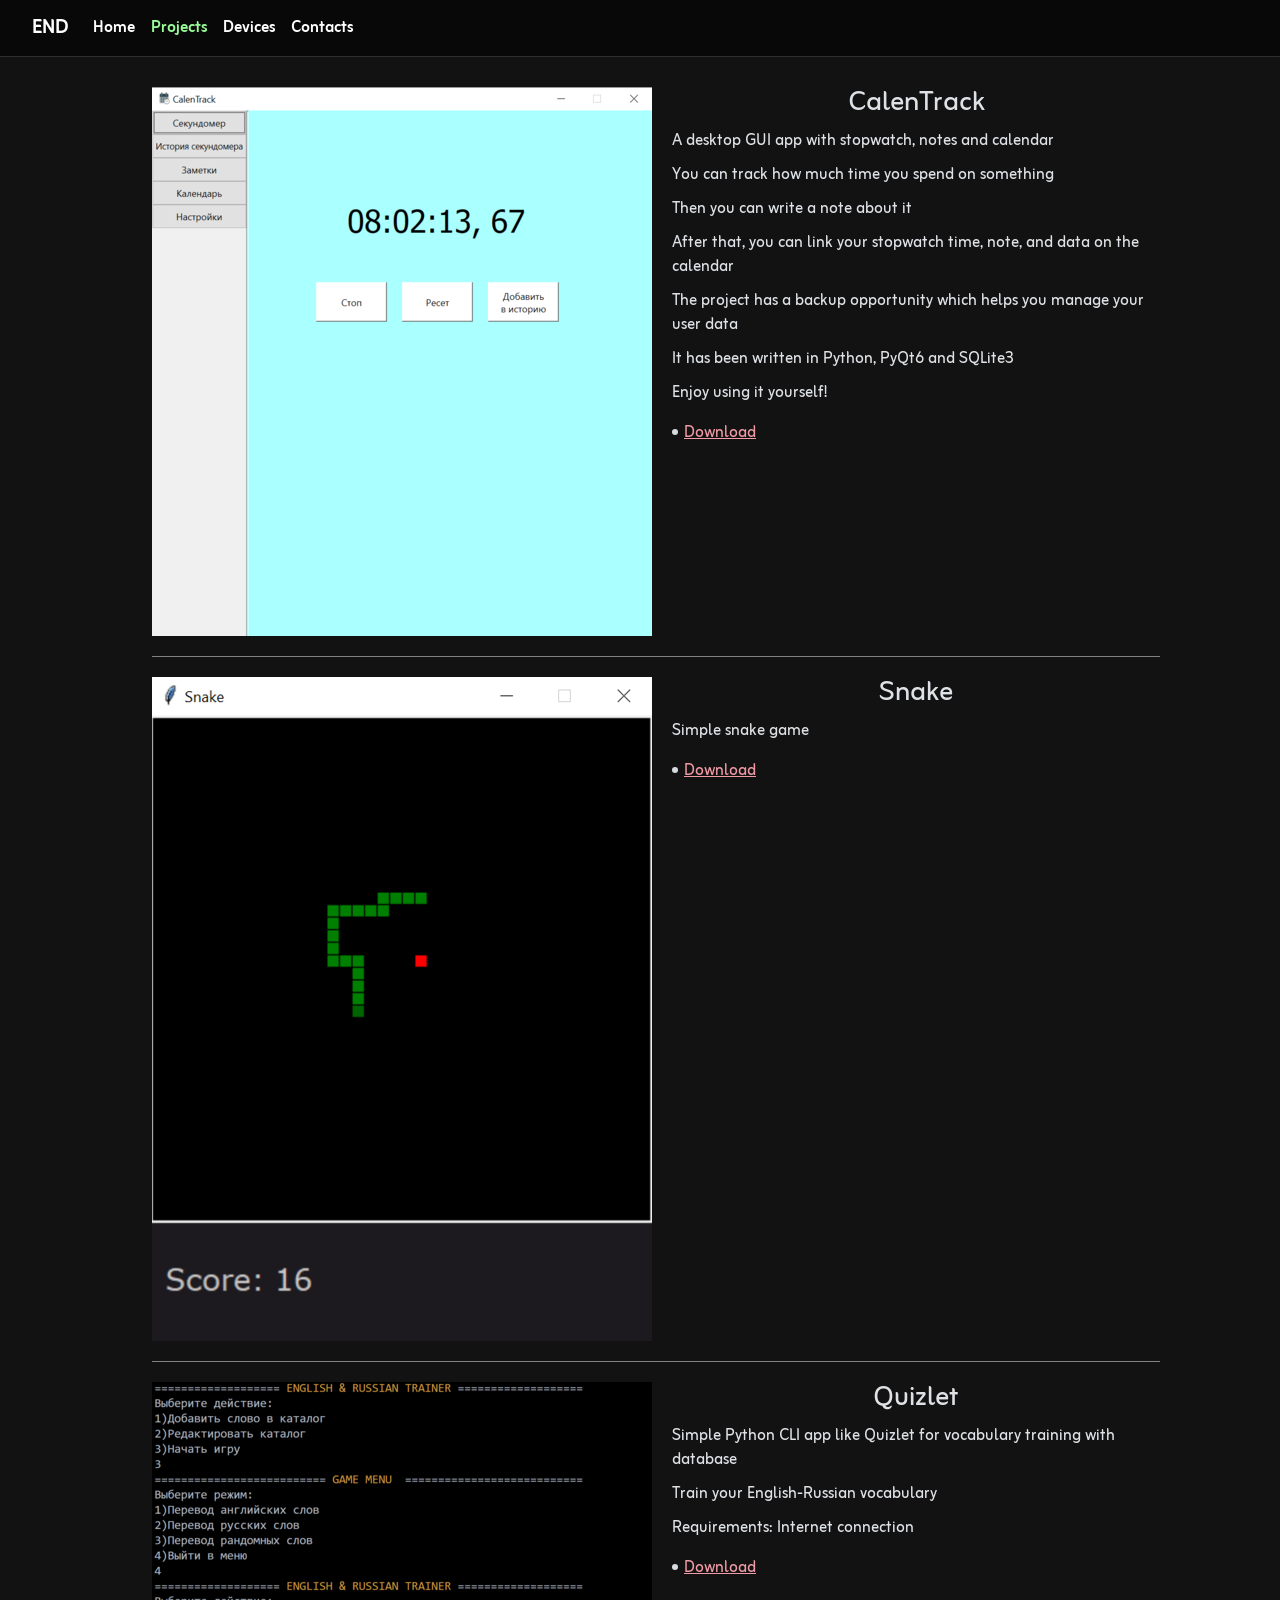
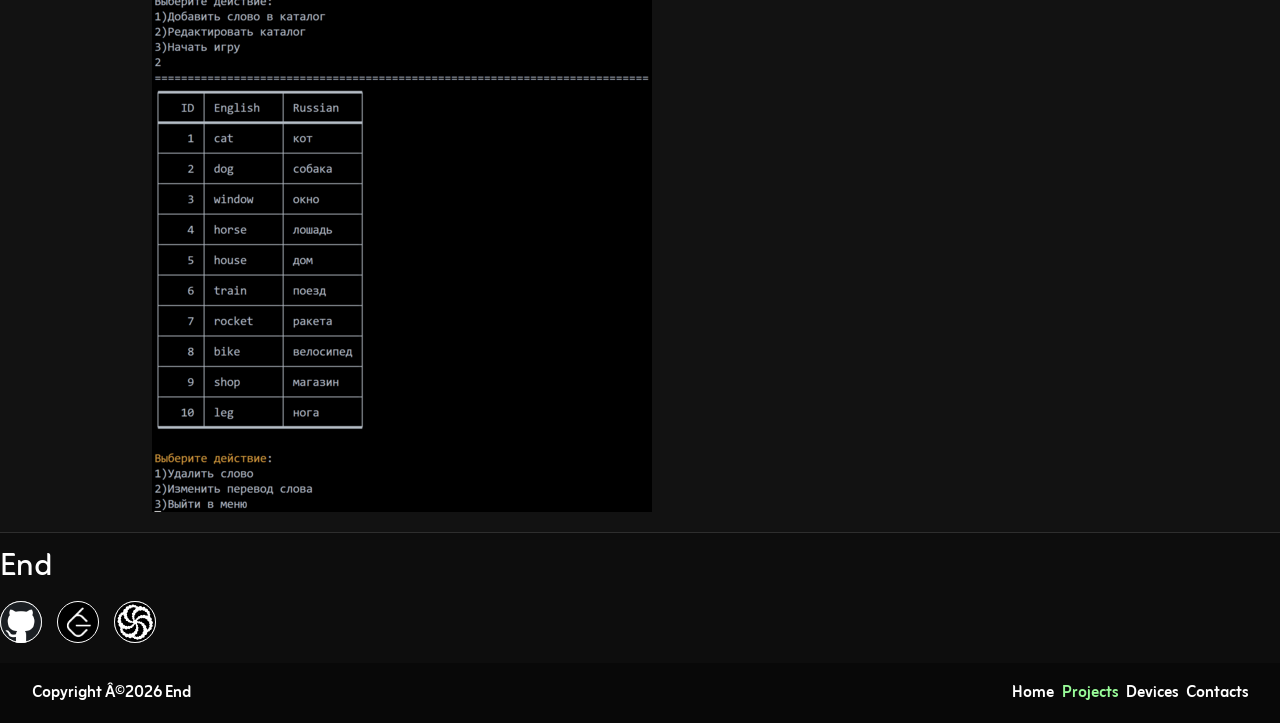
==== projects.html @ 86c7d285 "Add files via upload" ====
<!DOCTYPE html>
<html lang="en">
    <head>
        <link href="https://cdn.jsdelivr.net/npm/bootstrap@5.3.8/dist/css/bootstrap.min.css" rel="stylesheet" integrity="sha384-sRIl4kxILFvY47J16cr9ZwB07vP4J8+LH7qKQnuqkuIAvNWLzeN8tE5YBujZqJLB" crossorigin="anonymous">
        <script src="https://cdn.jsdelivr.net/npm/bootstrap@5.3.8/dist/js/bootstrap.bundle.min.js" integrity="sha384-FKyoEForCGlyvwx9Hj09JcYn3nv7wiPVlz7YYwJrWVcXK/BmnVDxM+D2scQbITxI" crossorigin="anonymous"></script>
        <link href="main.css" rel="stylesheet">
        <link href="projects.css" rel="stylesheet">
        <link rel="preconnect" href="https://fonts.googleapis.com">
        <link rel="preconnect" href="https://fonts.gstatic.com" crossorigin>
        <link href="https://fonts.googleapis.com/css2?family=Inter:opsz,wght@14..32,100..900&family=Zain:wght@400;700&display=swap" rel="stylesheet">
        <title>End | Projects</title>
    </head>
    <body>
        <header>
            <nav class="navbar navbar-expand-lg bg-black">
                <div class="container-fluid">
                    <a class="navbar-brand" href="#" style="color: white;">END</a>
                    <div class="navbar-nav-container" id="navbarSupportedContent">
                        <ul class="navbar-nav me-auto mb-2 mb-lg-0">
                            <li class="nav-item">
                                <a class="nav-link" href="index.html" style="color: white;">Home</a>
                            </li>
                            <li class="nav-item">
                                <a class="nav-link active" href="#" aria-current="page" style="color: white;">Projects</a>
                            </li>
                            <li class="nav-item">
                                <a class="nav-link" href="devices.html" style="color: white;">Devices</a>
                            </li>
                            <li class="nav-item">
                                <a class="nav-link" href="contacts.html" style="color: white;">Contacts</a>
                            </li>
                        </ul>
                    </div>
                </div>
            </nav>
        </header>
        <main>
            <div class="container">
                <section class="projects">
                    <ul class="projects__list">
                        <li class="projects__item">
                            <img src="calentrack-img.png" alt="CalenTrack app" class="project__img">
                            <div class="projects__describe-block">
                                <h3 class="projects__title">CalenTrack</h3>
                                <p class="projects__describe">A desktop GUI app with stopwatch, notes and calendar</p>
                                <p class="projects__describe">You can track how much time you spend on something</p>
                                <p class="projects__describe">Then you can write a note about it</p>
                                <p class="projects__describe">After that, you can link your stopwatch time, note, and data on the calendar</p>
                                <p class="projects__describe">The project has a backup opportunity which helps you manage your user data</p>
                                <p class="projects__describe">It has been written in Python, PyQt6 and SQLite3</p>
                                <p class="projects__describe">Enjoy using it yourself!</p>
                                <a href="https://github.com/End0225/CalenTrack" target="_blank" class="projects__link">Download</a>
                            </div>
                        </li>
                        <li class="projects__item">
                            <img src="snake-img.png" alt="Snake game" class="project__img">
                            <div class="projects__describe-block">
                                <h3 class="projects__title">Snake</h3>
                                <p class="projects__describe">Simple snake game</p>
                                <a href="https://github.com/End0225/Snake-Game" target="_blank" class="projects__link">Download</a>
                            </div>
                        </li>
                        <li class="projects__item">
                            <img src="quizlet-img.png" alt="Quizlet app" class="project__img">
                            <div class="projects__describe-block">
                                <h3 class="projects__title">Quizlet</h3>
                                <p class="projects__describe">Simple Python CLI app like Quizlet for vocabulary training with database</p>
                                <p class="projects__describe">Train your English-Russian vocabulary</p>
                                <p class="projects__describe">Requirements: Internet connection</p>
                                <a href="https://github.com/End0225/Quizlet" target="_blank" class="projects__link">Download</a>
                            </div>
                        </li>
                    </ul>
                </section>
            </div>
        </main>
        <footer class="footer">
            <section class="social-links">
                <h2 class="social-links__title">End</h2>
                <ul class="social-links__list">
                    <li class="social-links__item">
                        <a href="https://github.com/End0225" target="_blank" class="social-links__link">
                            <img src="github-icon.png" alt="github" class="social-links__img">
                        </a>
                    </li>
                    <li class="social-links__item">
                        <a href="https://leetcode.com/u/end911/" target="_blank" class="social-links__link">
                            <img src="leetcode-icon.png" alt="leetcode" class="social-links__img">
                        </a>
                    </li>
                    <li class="social-links__item">
                        <a href="https://www.codewars.com/users/End111" target="_blank" class="social-links__link">
                            <img src="codewars-icon.svg" alt="codewars" class="social-links__img">
                        </a>
                    </li>
                </ul>
            </section>
            <section class="nav-footer">
                <p class="copyright"><strong>Copyright ©2026 End</strong></p>
                <ul class="nav-footer__list">
                    <li class="nav-footer__item">
                        <a class="nav-link"href="index.html" style="color: white;">Home</a>
                    </li>
                    <li class="nav-footer__item">
                        <a class="nav-link active" href="#" aria-current="page" style="color: white;">Projects</a>
                    </li>
                    <li class="nav-footer__item">
                        <a class="nav-link" href="devices.html" style="color: white;">Devices</a>
                    </li>
                    <li class="nav-footer__item">
                        <a class="nav-link" href="contacts.html" style="color: white;">Contacts</a>
                    </li>
                </ul>
            </section>
        </footer>
    </body>
    <script src="main.js"></script>
</html>
---- main.css ----
/* ===BASE-SETTING=== */
.container {
    max-width: 1440px;
    margin: auto;
    padding: 0 120px;
    padding-top: 30px;
    box-sizing: border-box;
}

* {
    padding: 0;
    margin: 0;
    list-style: none;
    text-decoration: none;
    font-family: "Zain", sans-serif;
    font-weight: 600;
    color: black;
    font-size: 16px;
    font-style: normal;
}

.visually-hidden {
    position: absolute;
    width: 1px;
    height: 1px;
    margin: -1px;
    padding: 0;
    overflow: hidden;
    clip: rect(0, 0, 0, 0);
    border: 0;
}

body {
    display: flex;
    flex-direction: column;
    min-height: 100vh;
}

pre {
    font-size: 16px;
    font-family: "Zain", sans-serif;
    padding: 0px;
    margin: 0px;
    overflow: hidden;
}

@media (max-width: 1024px) {
    .container {
        padding: 30px 40px;
    }
}

@media (max-width: 768px) {
    .container {
        padding: 20px 16px;
    }
    
    .container-fluid {
        padding: 0 12px;
    }
    
    .navbar-brand {
        font-size: 20px;
    }
    
    .navbar-toggler {
        border-color: rgba(255,255,255,0.5);
    }
    
    .introduction {
        flex-direction: column;
        align-items: center;
        text-align: center;
        gap: 20px;
    }
    
    .introduction img {
        width: 100%;
        max-width: 300px;
        height: auto;
    }
    
    .skills__code {
        overflow-x: auto;
        font-size: 12px;
    }
    
    .skills__code pre {
        white-space: pre-wrap;
        word-break: break-word;
        font-size: 12px;
    }
    
    .projects__item {
        flex-direction: column;
        align-items: center;
        text-align: center;
    }
    
    .projects__describe-block {
        width: 100%;
        margin-left: 0;
        margin-top: 15px;
    }
    
    .project__img {
        width: 100%;
        max-width: 250px;
        height: auto;
    }
    
    .projects__link {
        left: 0;
        display: inline-block;
    }
    
    .devices__pre {
        font-size: 14px;
        white-space: pre-wrap;
        word-break: break-word;
    }
    
    .nav-footer {
        flex-direction: column;
        height: auto;
        padding: 15px;
        text-align: center;
        gap: 10px;
    }
    
    .nav-footer__list {
        justify-content: center;
        flex-wrap: wrap;
    }
    
    .social-links {
        height: auto;
        padding-bottom: 10px;
    }
    
    .social-links__list {
        justify-content: center;
        flex-wrap: wrap;
    }
    
    .contacts__list {
        padding: 0;
    }
    
    .contacts__img {
        width: 40px;
        height: 40px;
    }
    
    .other-links__item {
        flex-wrap: wrap;
    }
    
    .other-links__item::before {
        display: none;
    }
    
    .hi {
        font-size: 24px;
    }
    
    .projects__title {
        font-size: 20px;
    }
}

/* ===HEADER=== */
/* ==Nav== */
.navbar {
    border-bottom: 1px solid #2e2e2e;
}

.navbar-brand:hover {
    color: palegreen !important;
    transition: 200ms;
}

.bg-black {
    background-color: #080808 !important;
}

.container-fluid {
    padding: 0 32px;
    justify-content: start !important;
}

.navbar-nav {
    display: flex !important;
    flex-direction: row !important;
    margin: 0;
}

@media (max-width: 1024px) {
    .navbar-nav {
        gap: 20px;
    }
    .nav-link {
        padding-bottom: 0;
    }
}

.nav-link:hover {
    text-decoration: underline solid white 1px;
}

.nav-link.active {
    color: palegreen !important;
}

.nav-link.active:hover {
    text-decoration: underline solid palegreen 1px;
    transition: 300ms;
}

/* ===MAIN=== */
main {
    flex: 1;
    flex-direction: column;
    background-color: #121212;
}

main * {
    color: #DEE2E6;
}

/* ===FOOTER=== */
footer {
    border-top: 1px solid #2e2e2e;
    display: flex;
    flex-direction: column;
    background-color: #080808;
}

/* ==Social-Links== */
.social-links {
    background-color: #0d0d0d;
    height: 130px;
}

.social-links__title {
    color: white;
    justify-self: center;
    margin: 0px;
    padding: 15px 0;
}

.contacts__list,
.social-links__list {
    display: flex;
    flex-direction: row;
    justify-self: center;
    margin: 0;
    margin-bottom: 16px;
    padding: 0;
    gap: 15px;
}

.contacts__link,
.social-links__link {
    display: block;
    width: 42px;
    height: 42px;
}

.contacts__link::after,
.social-links__link::after {
    content: "";
    display: flex;
    width: 42px;
    height: 42px;
    border: 1.5px solid white;
    border-radius: 50%;
    transform: translateY(-42px);
    pointer-events: none;
}

.contacts__item:hover,
.social-links__item:hover {
    box-shadow: 0px 0px 8px 2px white;
    border-radius: 50%;
    transition: 300ms;
}

.contacts__img,
.social-links__img {
    width: 42px;
    height: 42px;
    background-color: white;
    border-radius: 50%;
}

.contacts__link[href*="leetcode"] .contacts__img,
.social-links__link[href*="leetcode"] .social-links__img {
    filter: invert(100%);
}

/* ==Nav-Footer== */
.nav-footer {
    display: flex;
    flex-direction: row;
    justify-content: space-between;
    height: 60px;
    padding: 0 32px;
}

.nav-footer__list {
    display: flex;
    flex-direction: row;
    gap: 8px;
    margin: 0px;
    padding: 0px;
    align-items: center;
}

.copyright {
    display: flex;
    align-items: center;
    margin: 0;
}

.copyright strong{
    color: white;
}
---- projects.css ----
/* ===MAIN=== */
/* ==Projects== */
p {
    font-size: 16px;
    font-weight: 500;
    margin-bottom: 10px;
}

.projects__item {
    display: flex;
    flex-direction: row;
    margin-bottom: 20px;
    padding-bottom: 20px;
    border-bottom: 1px solid gray;
}

.projects__item:last-child {
    border-bottom: 0;
    padding-bottom: 0px;
}

.projects__describe-block {
    margin-left: 20px;
    width: 560px;
}

.projects__link {
    position: relative;
    left: 12px;
    color: rgb(239, 154, 164);
    font-weight: 400;
}

.projects__link::before {
    content: "";
    display: block;
    position: relative;
    width: 6px;
    height: 6px;
    background-color: #d7dbdf;
    border-radius: 50%;
    transform: translate(-12px, 14px);
}

.projects__title {
    text-align: center;
}
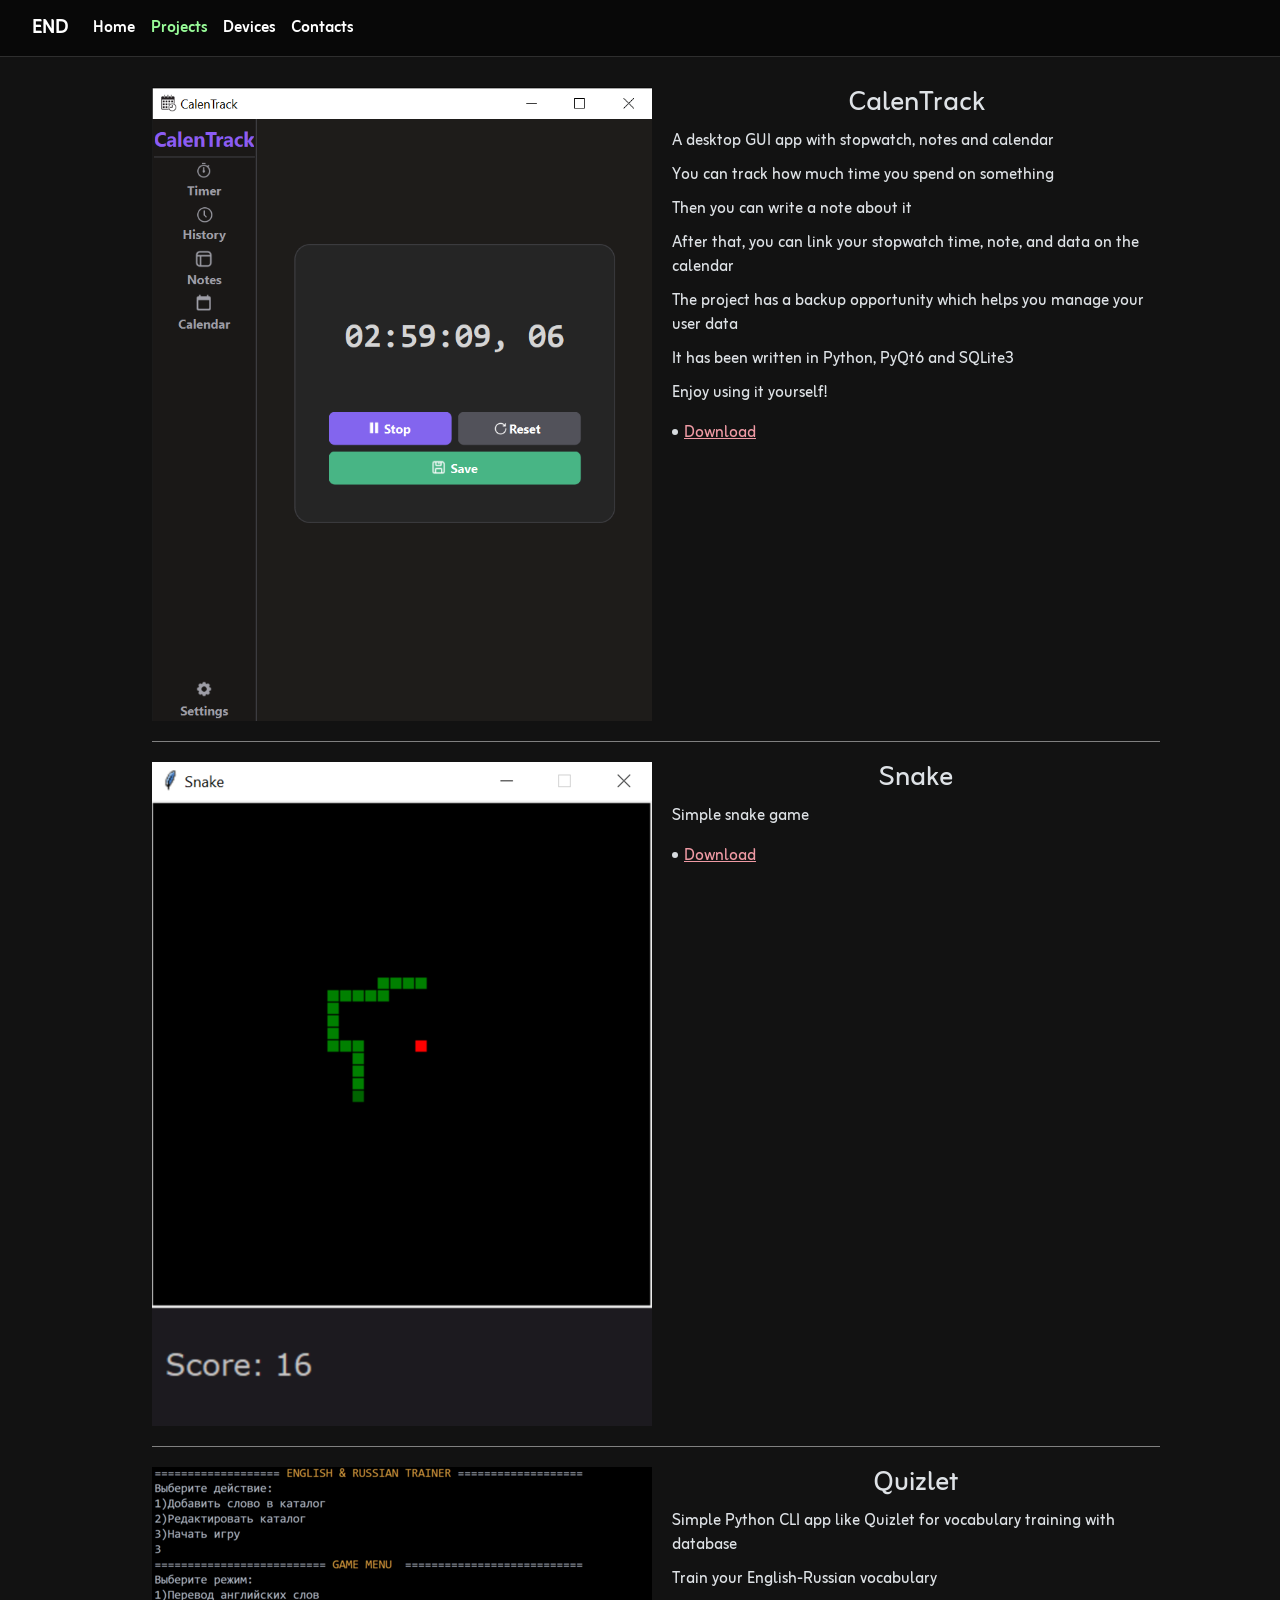
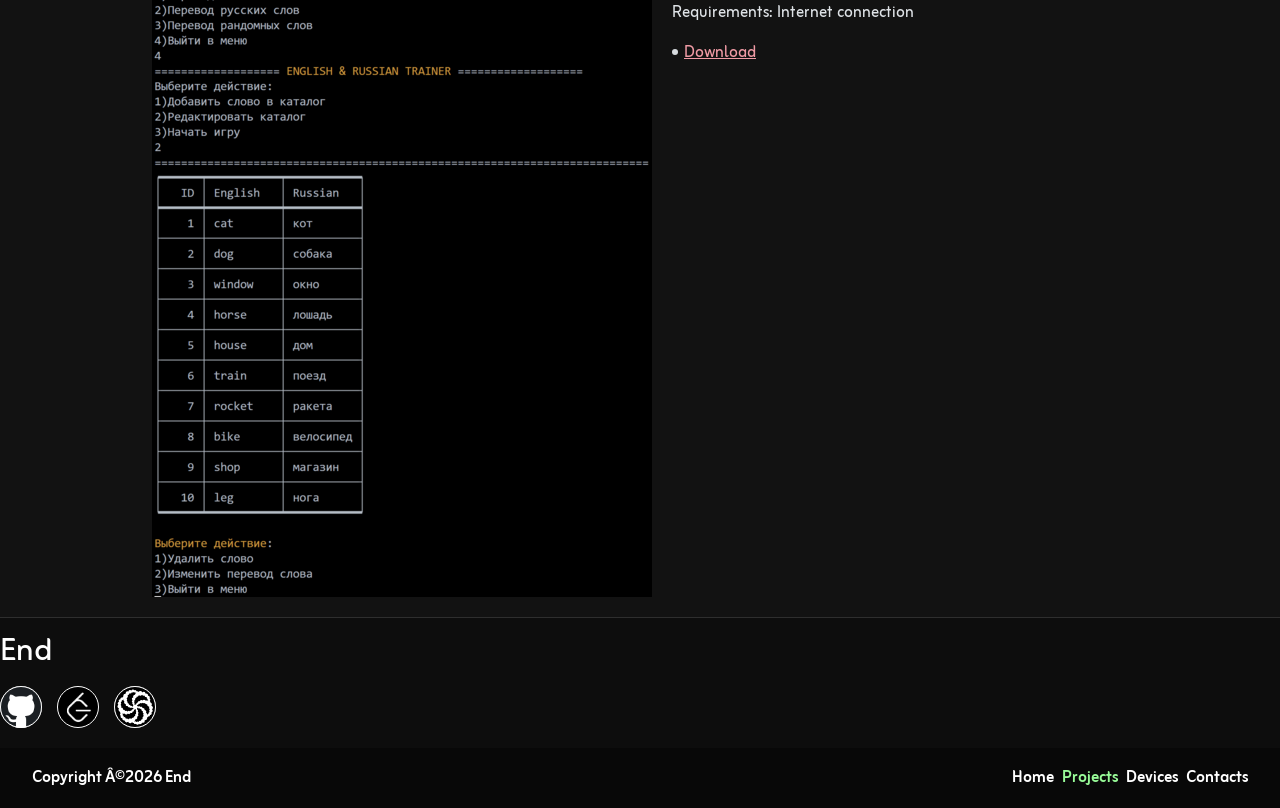
==== commit 64a25ac7: "style: resize a new img in html" ====
--- a/projects.html
+++ b/projects.html
@@ -39,7 +39,7 @@
                 <section class="projects">
                     <ul class="projects__list">
                         <li class="projects__item">
-                            <img src="calentrack-img.png" alt="CalenTrack app" class="project__img">
+                            <img src="calentrack-img.png" alt="CalenTrack app" class="project__img" width="500px">
                             <div class="projects__describe-block">
                                 <h3 class="projects__title">CalenTrack</h3>
                                 <p class="projects__describe">A desktop GUI app with stopwatch, notes and calendar</p>
